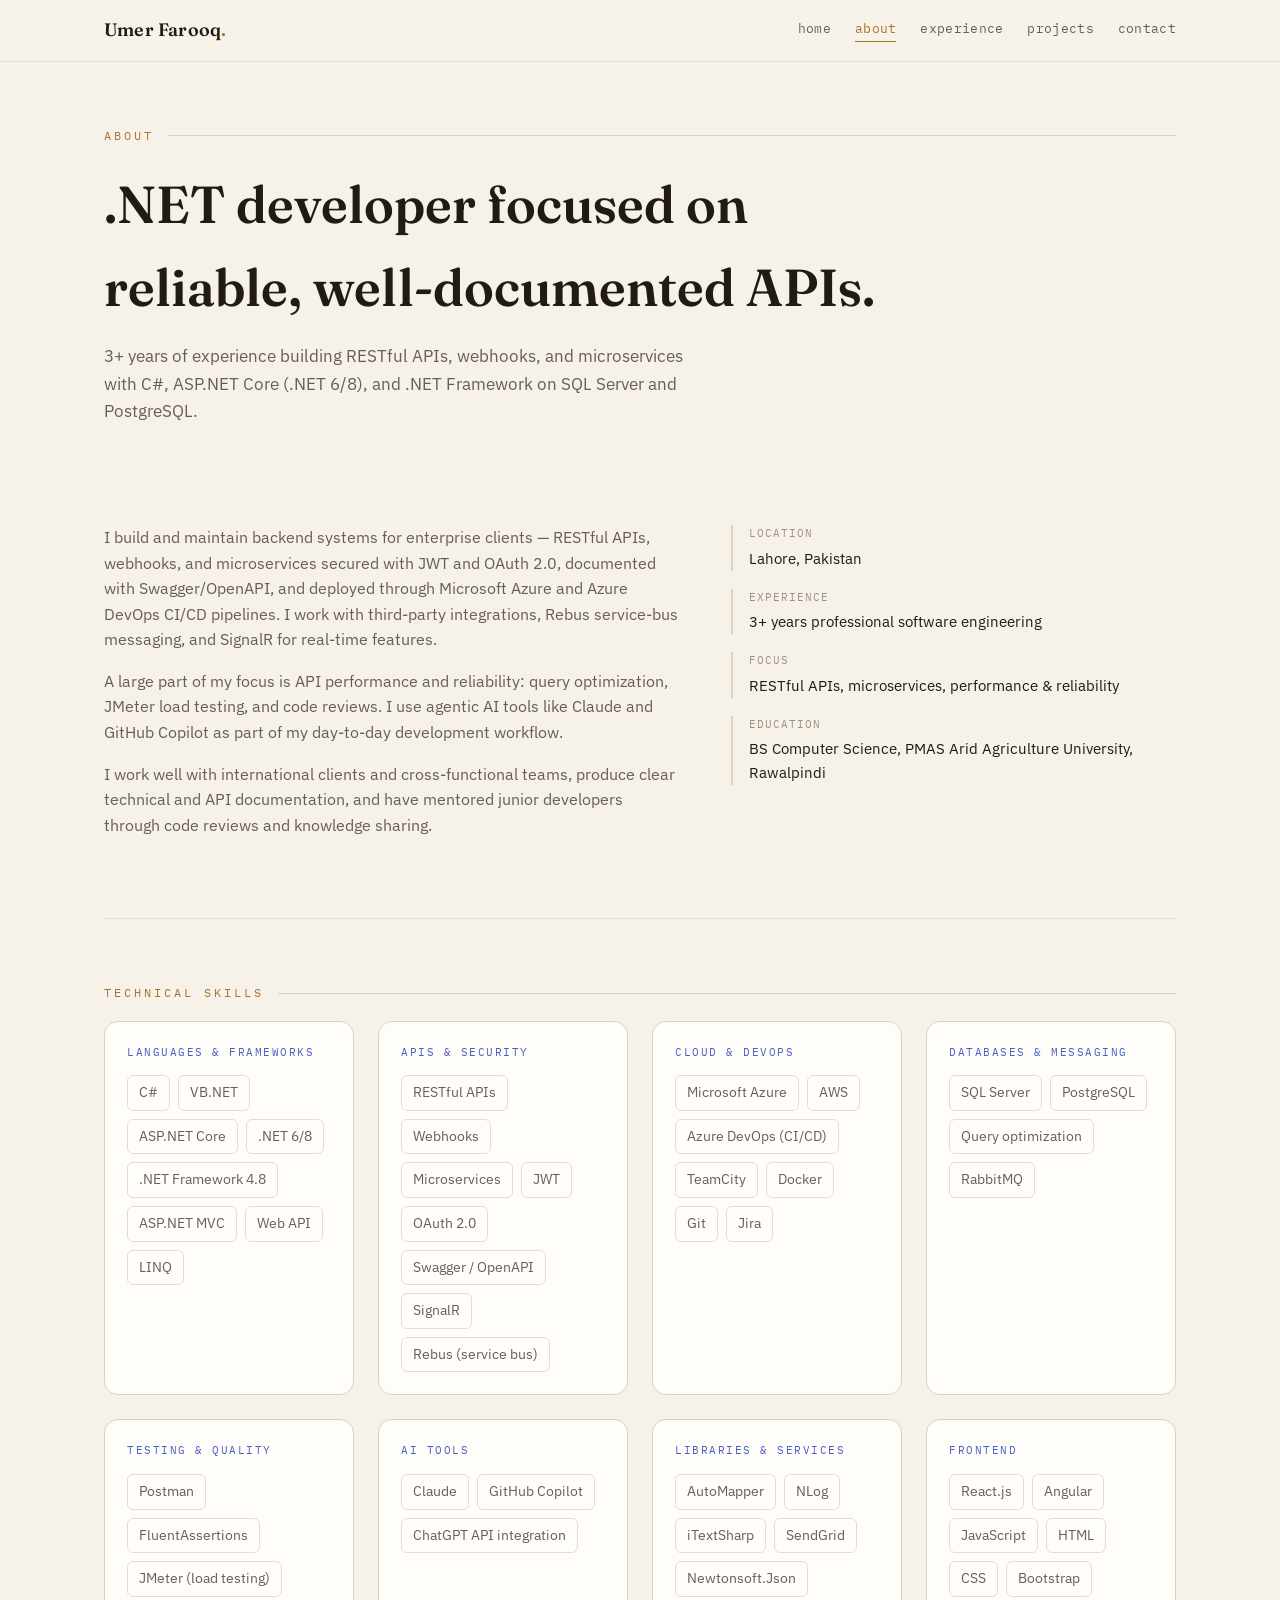
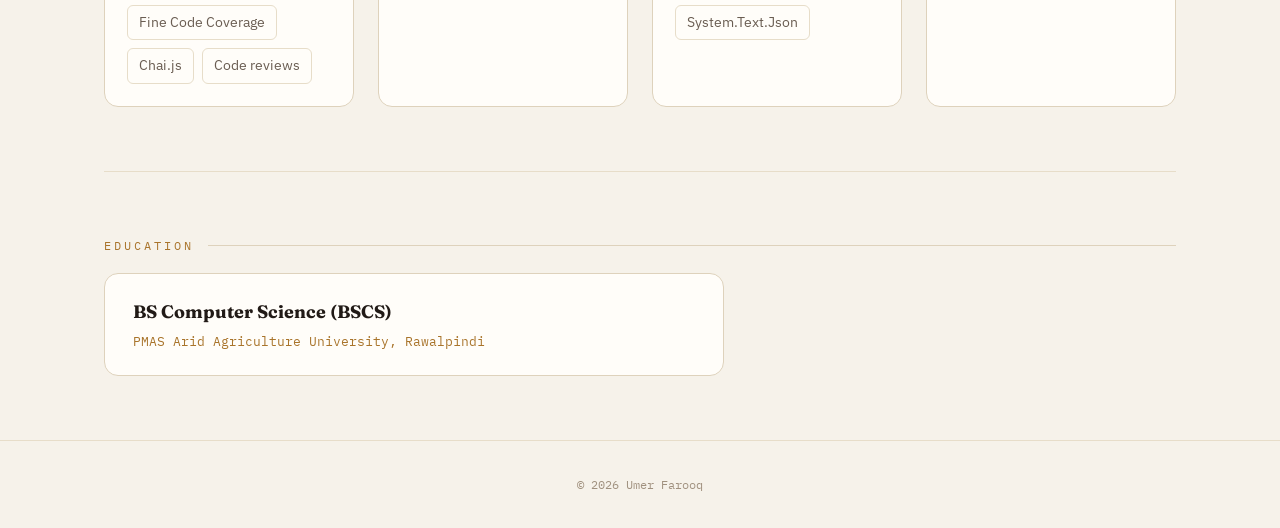
==== about.html @ f40bec67 "Add about page with resume data" ====
<!DOCTYPE html>
<html lang="en">
<head>
<meta charset="UTF-8">
<meta name="viewport" content="width=device-width, initial-scale=1.0, viewport-fit=cover">
<title>About — Umer Farooq</title>
<meta name="description" content="About Umer Farooq, a .NET developer with 3+ years building RESTful APIs and microservices.">
<link rel="icon" href="data:,">
<link rel="preconnect" href="https://fonts.gstatic.com" crossorigin>
<link rel="stylesheet" href="https://fonts.googleapis.com/css2?family=Fraunces:ital,opsz,wght@0,9..144,500;0,9..144,600;1,9..144,500&family=IBM+Plex+Sans:wght@400;500;600&family=IBM+Plex+Mono:wght@400;500&display=swap">
<link rel="stylesheet" href="styles.css">
</head>
<body>

<header class="nav">
  <div class="nav-inner">
    <a class="brand" href="index.html">Umer Farooq<span class="dot">.</span></a>
    <nav class="navlinks">
      <a href="index.html">home</a>
      <a href="about.html" class="active">about</a>
      <a href="experience.html">experience</a>
      <a href="projects.html">projects</a>
      <a href="contact.html">contact</a>
    </nav>
  </div>
</header>

<main class="wrap">

  <section class="page-head" style="border-top:none;">
    <div class="kicker">about</div>
    <h1>.NET developer focused on reliable, well-documented APIs.</h1>
    <p class="lead">
      3+ years of experience building RESTful APIs, webhooks, and microservices with C#,
      ASP.NET Core (.NET 6/8), and .NET Framework on SQL Server and PostgreSQL.
    </p>
  </section>

  <section style="border-top:none;">
    <div class="about-grid">
      <div class="about">
        <p>
          I build and maintain backend systems for enterprise clients — RESTful APIs, webhooks,
          and microservices secured with JWT and OAuth 2.0, documented with Swagger/OpenAPI,
          and deployed through Microsoft Azure and Azure DevOps CI/CD pipelines. I work with
          third-party integrations, Rebus service-bus messaging, and SignalR for real-time
          features.
        </p>
        <p>
          A large part of my focus is API performance and reliability: query optimization,
          JMeter load testing, and code reviews. I use agentic AI tools like Claude and
          GitHub Copilot as part of my day-to-day development workflow.
        </p>
        <p>
          I work well with international clients and cross-functional teams, produce clear
          technical and API documentation, and have mentored junior developers through code
          reviews and knowledge sharing.
        </p>
      </div>
      <div class="fact-list">
        <div class="fact">
          <div class="k">Location</div>
          <div class="v">Lahore, Pakistan</div>
        </div>
        <div class="fact">
          <div class="k">Experience</div>
          <div class="v">3+ years professional software engineering</div>
        </div>
        <div class="fact">
          <div class="k">Focus</div>
          <div class="v">RESTful APIs, microservices, performance &amp; reliability</div>
        </div>
        <div class="fact">
          <div class="k">Education</div>
          <div class="v">BS Computer Science, PMAS Arid Agriculture University, Rawalpindi</div>
        </div>
      </div>
    </div>
  </section>

  <section id="skills">
    <div class="kicker">technical skills</div>
    <div class="skill-groups">
      <div class="skill-group">
        <div class="gh">Languages &amp; Frameworks</div>
        <ul><li>C#</li><li>VB.NET</li><li>ASP.NET Core</li><li>.NET 6/8</li><li>.NET Framework 4.8</li><li>ASP.NET MVC</li><li>Web API</li><li>LINQ</li></ul>
      </div>
      <div class="skill-group">
        <div class="gh">APIs &amp; Security</div>
        <ul><li>RESTful APIs</li><li>Webhooks</li><li>Microservices</li><li>JWT</li><li>OAuth 2.0</li><li>Swagger / OpenAPI</li><li>SignalR</li><li>Rebus (service bus)</li></ul>
      </div>
      <div class="skill-group">
        <div class="gh">Cloud &amp; DevOps</div>
        <ul><li>Microsoft Azure</li><li>AWS</li><li>Azure DevOps (CI/CD)</li><li>TeamCity</li><li>Docker</li><li>Git</li><li>Jira</li></ul>
      </div>
      <div class="skill-group">
        <div class="gh">Databases &amp; Messaging</div>
        <ul><li>SQL Server</li><li>PostgreSQL</li><li>Query optimization</li><li>RabbitMQ</li></ul>
      </div>
      <div class="skill-group">
        <div class="gh">Testing &amp; Quality</div>
        <ul><li>Postman</li><li>FluentAssertions</li><li>JMeter (load testing)</li><li>Fine Code Coverage</li><li>Chai.js</li><li>Code reviews</li></ul>
      </div>
      <div class="skill-group">
        <div class="gh">AI Tools</div>
        <ul><li>Claude</li><li>GitHub Copilot</li><li>ChatGPT API integration</li></ul>
      </div>
      <div class="skill-group">
        <div class="gh">Libraries &amp; Services</div>
        <ul><li>AutoMapper</li><li>NLog</li><li>iTextSharp</li><li>SendGrid</li><li>Newtonsoft.Json</li><li>System.Text.Json</li></ul>
      </div>
      <div class="skill-group">
        <div class="gh">Frontend</div>
        <ul><li>React.js</li><li>Angular</li><li>JavaScript</li><li>HTML</li><li>CSS</li><li>Bootstrap</li></ul>
      </div>
    </div>
  </section>

  <section id="education">
    <div class="kicker">education</div>
    <div class="edu-card">
      <h3>BS Computer Science (BSCS)</h3>
      <div class="org">PMAS Arid Agriculture University, Rawalpindi</div>
    </div>
  </section>

</main>

<footer>
  <div class="mono">© <span id="year"></span> Umer Farooq</div>
</footer>

<script>
  try{ document.getElementById('year').textContent = new Date().getFullYear(); }catch(e){}
</script>

</body>
</html>
---- styles.css ----
:root{
  --bg:#130f16;
  --bg-2:#1a1420;
  --surface:#1c1620;
  --surface-2:#241c2b;
  --border:#352a3f;
  --border-soft:#2a2130;
  --text:#f1ecf2;
  --text-dim:#a89cb3;
  --text-faint:#6e6278;
  --gold:#d9a65b;
  --gold-dim:#d9a65b1f;
  --periwinkle:#8fa8ff;
  --good:#5bc98e;
  --max:1120px;
}
@media (prefers-color-scheme: light){
  :root:not([data-theme="dark"]){
    --bg:#f6f2ea; --bg-2:#efe8dc; --surface:#fffdf9; --surface-2:#f1ead9;
    --border:#ded2bc; --border-soft:#e7ddc9; --text:#211a16; --text-dim:#6a5d52;
    --text-faint:#a0917f; --gold:#a9742b; --gold-dim:#a9742b1a; --periwinkle:#4a5fc1; --good:#2a8f5f;
  }
}
:root[data-theme="light"]{
  --bg:#f6f2ea; --bg-2:#efe8dc; --surface:#fffdf9; --surface-2:#f1ead9;
  --border:#ded2bc; --border-soft:#e7ddc9; --text:#211a16; --text-dim:#6a5d52;
  --text-faint:#a0917f; --gold:#a9742b; --gold-dim:#a9742b1a; --periwinkle:#4a5fc1; --good:#2a8f5f;
}

*{box-sizing:border-box;}
html,body{margin:0;}
body{
  background:var(--bg); color:var(--text);
  font-family:'IBM Plex Sans', system-ui, Arial, sans-serif;
  line-height:1.6;
}
.mono{font-family:'IBM Plex Mono','Courier New',monospace;}
h1,h2,h3{font-family:'Fraunces', Georgia, serif; text-wrap:balance; margin:0;}
.wrap{max-width:var(--max); margin:0 auto; padding-inline:24px;}
a{color:inherit;}
img{max-width:100%;}

@media (prefers-reduced-motion:no-preference){
  .reveal{opacity:0; transform:translateY(22px); transition:opacity .7s cubic-bezier(.2,.7,.2,1), transform .7s cubic-bezier(.2,.7,.2,1);}
  .reveal.in{opacity:1; transform:translateY(0);}
}

/* nav */
.nav{
  position:sticky; top:env(safe-area-inset-top,0px); z-index:30;
  background:color-mix(in srgb, var(--bg) 78%, transparent);
  backdrop-filter:blur(14px) saturate(140%);
  border-bottom:1px solid var(--border-soft);
}
.nav-inner{max-width:var(--max); margin:0 auto; padding:16px 24px; display:flex; align-items:center; justify-content:space-between; flex-wrap:wrap; gap:12px;}
.brand{font-family:'Fraunces',serif; font-weight:600; font-size:18px; letter-spacing:.2px; text-decoration:none;}
.brand .dot{color:var(--gold);}
.navlinks{display:flex; gap:24px; flex-wrap:wrap;}
.navlinks a{font-family:'IBM Plex Mono',monospace; font-size:12.5px; text-decoration:none; color:var(--text-dim); letter-spacing:.3px; padding-bottom:3px; border-bottom:1px solid transparent;}
.navlinks a:hover{color:var(--gold);}
.navlinks a.active{color:var(--gold); border-bottom-color:var(--gold);}

/* page header (non-home pages) */
.page-head{padding-block:64px 36px;}
.kicker{
  font-family:'IBM Plex Mono',monospace; font-size:12px; letter-spacing:3px; text-transform:uppercase;
  color:var(--gold); display:flex; align-items:center; gap:14px; margin-bottom:18px;
}
.kicker::after{content:""; flex:1; height:1px; background:var(--border);}
.page-head h1{font-size:clamp(32px,5vw,52px); font-weight:600; margin-bottom:14px;}
.page-head p.lead{max-width:600px; font-size:17px; color:var(--text-dim); margin:0;}

/* hero (home only) */
.hero{position:relative; padding-block:88px 72px; overflow:hidden;}
.hero-grid{display:grid; grid-template-columns:1.15fr 0.85fr; gap:36px; align-items:center; position:relative; z-index:2;}
.hero canvas{width:100%; height:100%; display:block;}
.hero-visual{
  position:relative; aspect-ratio:1/1; border-radius:20px; overflow:hidden;
  border:1px solid var(--border); background:radial-gradient(120% 120% at 20% 10%, var(--surface-2), var(--bg-2));
}
.status{
  display:inline-flex; align-items:center; gap:9px;
  font-family:'IBM Plex Mono',monospace; font-size:12px; letter-spacing:.6px; text-transform:uppercase;
  color:var(--text-dim); border:1px solid var(--border); border-radius:999px;
  padding:7px 16px 7px 11px; margin-bottom:30px; background:var(--surface);
}
.pulse{width:7px; height:7px; border-radius:50%; background:var(--good); position:relative;}
@media (prefers-reduced-motion:no-preference){
  .pulse::after{content:""; position:absolute; inset:-5px; border-radius:50%; border:1px solid var(--good); animation:pulse 2.2s ease-out infinite;}
}
@keyframes pulse{ 0%{transform:scale(.6); opacity:.9;} 100%{transform:scale(2.4); opacity:0;} }
.hero h1{font-size:clamp(42px,6.6vw,74px); font-weight:600; line-height:1.03; margin-bottom:22px;}
.hero h1 .italic{font-style:italic; font-weight:500; color:var(--gold);}
.hero p.lead{max-width:560px; font-size:18px; color:var(--text-dim); margin-bottom:38px;}

.cta-row{display:flex; gap:14px; flex-wrap:wrap;}
.btn{
  font-family:'IBM Plex Mono',monospace; font-size:13.5px; font-weight:500;
  padding:14px 24px; border-radius:8px; text-decoration:none; display:inline-block;
  border:1px solid var(--border); transition:transform .25s ease, border-color .25s ease, background .25s ease;
}
.btn-primary{background:var(--gold); color:#2a1a04; border-color:var(--gold);}
.btn-primary:hover{transform:translateY(-2px); filter:brightness(1.05);}
.btn-ghost{color:var(--text); background:transparent;}
.btn-ghost:hover{border-color:var(--gold); color:var(--gold); transform:translateY(-2px);}

section{padding-block:64px; border-top:1px solid var(--border-soft); position:relative;}
.section-title{font-size:clamp(24px,3.2vw,34px); font-weight:600; margin-bottom:24px; max-width:620px;}

/* about / facts */
.about-grid{display:grid; grid-template-columns:1.3fr 1fr; gap:48px; align-items:start;}
.about p{color:var(--text-dim); font-size:16px; margin:0 0 16px;}
.fact-list{display:flex; flex-direction:column; gap:18px;}
.fact{border-left:2px solid var(--border); padding-left:16px;}
.fact .k{font-family:'IBM Plex Mono',monospace; font-size:11px; letter-spacing:1px; text-transform:uppercase; color:var(--text-faint);}
.fact .v{font-size:15px; color:var(--text); margin-top:4px;}

/* skills */
.skill-groups{display:grid; grid-template-columns:repeat(auto-fit,minmax(230px,1fr)); gap:24px;}
.skill-group{background:var(--surface); border:1px solid var(--border); border-radius:14px; padding:22px;}
.skill-group .gh{font-family:'IBM Plex Mono',monospace; font-size:11px; letter-spacing:1.5px; text-transform:uppercase; color:var(--periwinkle); margin-bottom:14px;}
.skill-group ul{list-style:none; margin:0; padding:0; display:flex; flex-wrap:wrap; gap:8px;}
.skill-group li{font-size:13.5px; color:var(--text-dim); border:1px solid var(--border-soft); border-radius:6px; padding:6px 11px; transition:border-color .2s, color .2s;}
.skill-group:hover li{border-color:var(--border);}
.skill-group li:hover{border-color:var(--gold); color:var(--text);}

/* experience timeline */
.timeline{display:flex; flex-direction:column; gap:0;}
.trow{display:grid; grid-template-columns:200px 1fr; gap:28px; padding-block:30px; border-top:1px solid var(--border-soft);}
.trow:first-child{border-top:none; padding-top:0;}
.trow .when{font-family:'IBM Plex Mono',monospace; font-size:12.5px; color:var(--text-faint); padding-top:3px;}
.trow h3{font-size:19px; font-weight:600; color:var(--text); margin-bottom:4px; font-family:'IBM Plex Sans';}
.trow .org{font-family:'IBM Plex Mono',monospace; font-size:12.5px; color:var(--gold); margin-bottom:12px; display:block;}
.trow ul{margin:0; padding-left:18px; color:var(--text-dim); font-size:15px; max-width:660px;}
.trow ul li{margin-bottom:6px;}
@media (max-width:640px){ .trow{grid-template-columns:1fr;} .trow .when{padding-top:0;} }

/* education */
.edu-card{background:var(--surface); border:1px solid var(--border); border-radius:14px; padding:24px 28px; max-width:620px;}
.edu-card h3{font-size:18px; margin-bottom:4px;}
.edu-card .org{font-family:'IBM Plex Mono',monospace; font-size:12.5px; color:var(--gold);}

/* project cards grid */
.project-grid{display:grid; grid-template-columns:repeat(auto-fit,minmax(280px,1fr)); gap:20px;}
.project-card{background:var(--surface); border:1px solid var(--border); border-radius:14px; padding:24px; transition:border-color .2s, transform .2s;}
.project-card:hover{border-color:var(--gold); transform:translateY(-3px);}
.project-card h3{font-size:17px; margin-bottom:8px;}
.project-card p{color:var(--text-dim); font-size:14px; margin:0;}

/* featured console card */
.console{background:var(--surface); border:1px solid var(--border); border-radius:18px; overflow:hidden; box-shadow:0 30px 60px -30px rgba(0,0,0,.5); margin-bottom:40px;}
.console-bar{display:flex; align-items:center; gap:8px; padding:14px 18px; border-bottom:1px solid var(--border); background:var(--surface-2);}
.cdot{width:10px; height:10px; border-radius:50%;}
.console-path{margin-left:10px; font-family:'IBM Plex Mono',monospace; font-size:12px; color:var(--text-faint);}
.console-body{padding:36px;}
.console-body h3{font-size:26px; margin-bottom:6px;}
.console-body .tagline{font-family:'IBM Plex Mono',monospace; color:var(--gold); font-size:13px; margin-bottom:20px;}
.console-body p.desc{color:var(--text-dim); font-size:15.5px; max-width:700px; margin-bottom:26px;}

.stat-row{display:grid; grid-template-columns:repeat(3,1fr); gap:1px; background:var(--border); border:1px solid var(--border); border-radius:12px; overflow:hidden; margin-bottom:28px;}
.stat{background:var(--surface); padding:20px; text-align:left;}
.stat .n{font-family:'Fraunces',serif; font-size:30px; color:var(--gold); font-weight:600;}
.stat .l{font-family:'IBM Plex Mono',monospace; font-size:11px; color:var(--text-faint); text-transform:uppercase; letter-spacing:.8px; margin-top:4px;}

.feature-grid{display:grid; grid-template-columns:repeat(auto-fit,minmax(260px,1fr)); gap:11px 24px; margin-bottom:26px;}
.feature{font-size:14px; color:var(--text); padding-left:22px; position:relative;}
.feature::before{content:"→"; position:absolute; left:0; color:var(--periwinkle); font-size:13px;}
.tags{display:flex; flex-wrap:wrap; gap:8px;}
.tag{font-family:'IBM Plex Mono',monospace; font-size:11.5px; padding:5px 11px; border-radius:5px; background:var(--gold-dim); color:var(--gold); border:1px solid color-mix(in srgb, var(--gold) 35%, transparent);}

/* contact */
.contact-grid{display:grid; grid-template-columns:repeat(auto-fit,minmax(220px,1fr)); gap:16px; max-width:760px;}
.contact-card{display:flex; flex-direction:column; gap:8px; border:1px solid var(--border); background:var(--surface); border-radius:12px; padding:22px 24px;}
.contact-card .label{font-family:'IBM Plex Mono',monospace; font-size:11px; color:var(--text-faint); text-transform:uppercase; letter-spacing:1px;}
.contact-card .val{font-size:16px; font-weight:600; text-decoration:none; color:var(--text);}
.contact-card a.val:hover{color:var(--gold);}

footer{border-top:1px solid var(--border-soft); padding-block:34px; text-align:center;}
footer .mono{color:var(--text-faint); font-size:12px;}

@media (max-width:760px){
  .hero-grid{grid-template-columns:1fr;}
  .hero-visual{order:-1; aspect-ratio:16/9;}
  .about-grid{grid-template-columns:1fr;}
  .stat-row{grid-template-columns:1fr 1fr;}
}
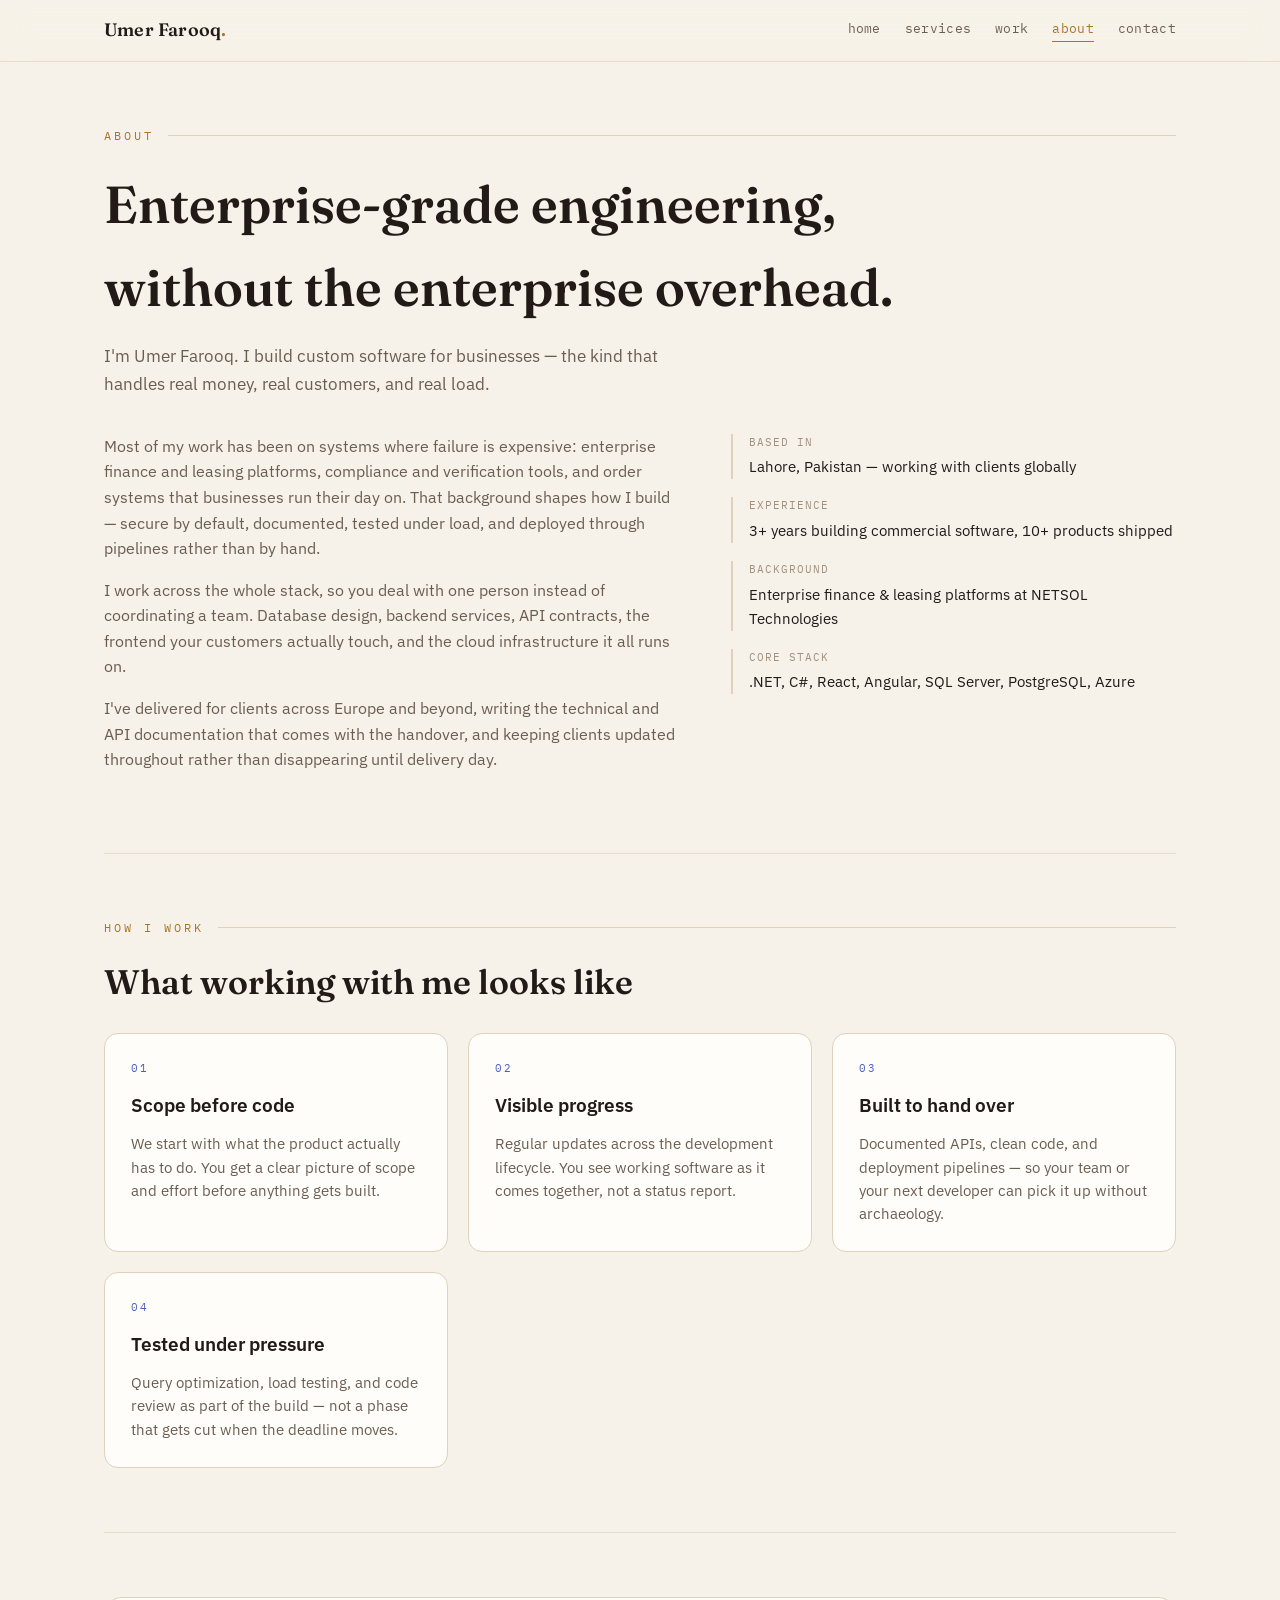
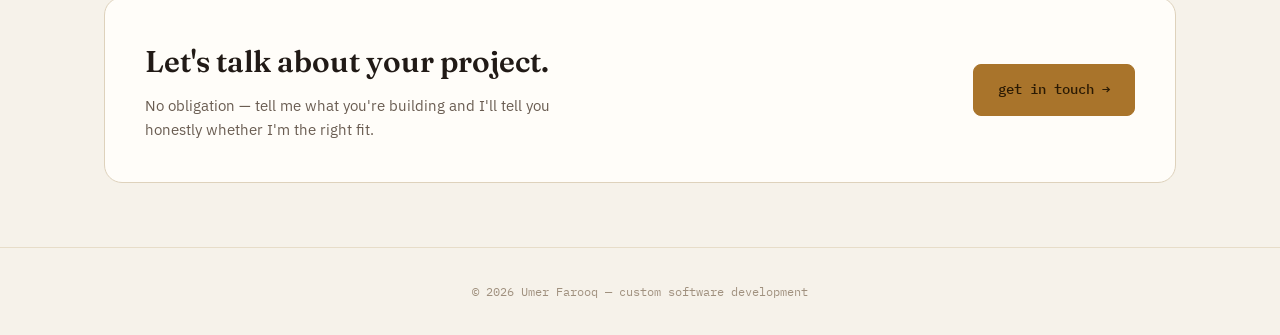
==== commit c1fe7a95: "Reframe about page for clients" ====
--- a/about.html
+++ b/about.html
@@ -4,8 +4,9 @@
 <meta charset="UTF-8">
 <meta name="viewport" content="width=device-width, initial-scale=1.0, viewport-fit=cover">
 <title>About — Umer Farooq</title>
-<meta name="description" content="About Umer Farooq, a .NET developer with 3+ years building RESTful APIs and microservices.">
+<meta name="description" content="Umer Farooq builds custom software for businesses — enterprise fintech background, 10+ products shipped.">
 <link rel="icon" href="data:,">
+<script>document.documentElement.classList.add('js');</script>
 <link rel="preconnect" href="https://fonts.gstatic.com" crossorigin>
 <link rel="stylesheet" href="https://fonts.googleapis.com/css2?family=Fraunces:ital,opsz,wght@0,9..144,500;0,9..144,600;1,9..144,500&family=IBM+Plex+Sans:wght@400;500;600&family=IBM+Plex+Mono:wght@400;500&display=swap">
 <link rel="stylesheet" href="styles.css">
@@ -17,9 +18,9 @@
     <a class="brand" href="index.html">Umer Farooq<span class="dot">.</span></a>
     <nav class="navlinks">
       <a href="index.html">home</a>
+      <a href="services.html">services</a>
+      <a href="work.html">work</a>
       <a href="about.html" class="active">about</a>
-      <a href="experience.html">experience</a>
-      <a href="projects.html">projects</a>
       <a href="contact.html">contact</a>
     </nav>
   </div>
@@ -27,112 +28,99 @@
 
 <main class="wrap">
 
-  <section class="page-head" style="border-top:none;">
+  <section class="page-head">
     <div class="kicker">about</div>
-    <h1>.NET developer focused on reliable, well-documented APIs.</h1>
+    <h1>Enterprise-grade engineering, without the enterprise overhead.</h1>
     <p class="lead">
-      3+ years of experience building RESTful APIs, webhooks, and microservices with C#,
-      ASP.NET Core (.NET 6/8), and .NET Framework on SQL Server and PostgreSQL.
+      I'm Umer Farooq. I build custom software for businesses — the kind that handles real money,
+      real customers, and real load.
     </p>
   </section>
 
-  <section style="border-top:none;">
+  <section class="section-flush">
     <div class="about-grid">
       <div class="about">
         <p>
-          I build and maintain backend systems for enterprise clients — RESTful APIs, webhooks,
-          and microservices secured with JWT and OAuth 2.0, documented with Swagger/OpenAPI,
-          and deployed through Microsoft Azure and Azure DevOps CI/CD pipelines. I work with
-          third-party integrations, Rebus service-bus messaging, and SignalR for real-time
-          features.
+          Most of my work has been on systems where failure is expensive: enterprise finance and
+          leasing platforms, compliance and verification tools, and order systems that businesses
+          run their day on. That background shapes how I build — secure by default, documented,
+          tested under load, and deployed through pipelines rather than by hand.
         </p>
         <p>
-          A large part of my focus is API performance and reliability: query optimization,
-          JMeter load testing, and code reviews. I use agentic AI tools like Claude and
-          GitHub Copilot as part of my day-to-day development workflow.
+          I work across the whole stack, so you deal with one person instead of coordinating a
+          team. Database design, backend services, API contracts, the frontend your customers
+          actually touch, and the cloud infrastructure it all runs on.
         </p>
         <p>
-          I work well with international clients and cross-functional teams, produce clear
-          technical and API documentation, and have mentored junior developers through code
-          reviews and knowledge sharing.
+          I've delivered for clients across Europe and beyond, writing the technical and API
+          documentation that comes with the handover, and keeping clients updated throughout
+          rather than disappearing until delivery day.
         </p>
       </div>
       <div class="fact-list">
         <div class="fact">
-          <div class="k">Location</div>
-          <div class="v">Lahore, Pakistan</div>
+          <div class="k">Based in</div>
+          <div class="v">Lahore, Pakistan — working with clients globally</div>
         </div>
         <div class="fact">
           <div class="k">Experience</div>
-          <div class="v">3+ years professional software engineering</div>
+          <div class="v">3+ years building commercial software, 10+ products shipped</div>
         </div>
         <div class="fact">
-          <div class="k">Focus</div>
-          <div class="v">RESTful APIs, microservices, performance &amp; reliability</div>
+          <div class="k">Background</div>
+          <div class="v">Enterprise finance &amp; leasing platforms at NETSOL Technologies</div>
         </div>
         <div class="fact">
-          <div class="k">Education</div>
-          <div class="v">BS Computer Science, PMAS Arid Agriculture University, Rawalpindi</div>
+          <div class="k">Core stack</div>
+          <div class="v">.NET, C#, React, Angular, SQL Server, PostgreSQL, Azure</div>
         </div>
       </div>
     </div>
   </section>
 
-  <section id="skills">
-    <div class="kicker">technical skills</div>
-    <div class="skill-groups">
-      <div class="skill-group">
-        <div class="gh">Languages &amp; Frameworks</div>
-        <ul><li>C#</li><li>VB.NET</li><li>ASP.NET Core</li><li>.NET 6/8</li><li>.NET Framework 4.8</li><li>ASP.NET MVC</li><li>Web API</li><li>LINQ</li></ul>
+  <section>
+    <div class="kicker">how I work</div>
+    <h2 class="section-title">What working with me looks like</h2>
+    <div class="service-grid">
+      <div class="service-card reveal">
+        <div class="sn">01</div>
+        <h3>Scope before code</h3>
+        <p>We start with what the product actually has to do. You get a clear picture of scope and effort before anything gets built.</p>
       </div>
-      <div class="skill-group">
-        <div class="gh">APIs &amp; Security</div>
-        <ul><li>RESTful APIs</li><li>Webhooks</li><li>Microservices</li><li>JWT</li><li>OAuth 2.0</li><li>Swagger / OpenAPI</li><li>SignalR</li><li>Rebus (service bus)</li></ul>
+      <div class="service-card reveal">
+        <div class="sn">02</div>
+        <h3>Visible progress</h3>
+        <p>Regular updates across the development lifecycle. You see working software as it comes together, not a status report.</p>
       </div>
-      <div class="skill-group">
-        <div class="gh">Cloud &amp; DevOps</div>
-        <ul><li>Microsoft Azure</li><li>AWS</li><li>Azure DevOps (CI/CD)</li><li>TeamCity</li><li>Docker</li><li>Git</li><li>Jira</li></ul>
+      <div class="service-card reveal">
+        <div class="sn">03</div>
+        <h3>Built to hand over</h3>
+        <p>Documented APIs, clean code, and deployment pipelines — so your team or your next developer can pick it up without archaeology.</p>
       </div>
-      <div class="skill-group">
-        <div class="gh">Databases &amp; Messaging</div>
-        <ul><li>SQL Server</li><li>PostgreSQL</li><li>Query optimization</li><li>RabbitMQ</li></ul>
-      </div>
-      <div class="skill-group">
-        <div class="gh">Testing &amp; Quality</div>
-        <ul><li>Postman</li><li>FluentAssertions</li><li>JMeter (load testing)</li><li>Fine Code Coverage</li><li>Chai.js</li><li>Code reviews</li></ul>
-      </div>
-      <div class="skill-group">
-        <div class="gh">AI Tools</div>
-        <ul><li>Claude</li><li>GitHub Copilot</li><li>ChatGPT API integration</li></ul>
-      </div>
-      <div class="skill-group">
-        <div class="gh">Libraries &amp; Services</div>
-        <ul><li>AutoMapper</li><li>NLog</li><li>iTextSharp</li><li>SendGrid</li><li>Newtonsoft.Json</li><li>System.Text.Json</li></ul>
-      </div>
-      <div class="skill-group">
-        <div class="gh">Frontend</div>
-        <ul><li>React.js</li><li>Angular</li><li>JavaScript</li><li>HTML</li><li>CSS</li><li>Bootstrap</li></ul>
+      <div class="service-card reveal">
+        <div class="sn">04</div>
+        <h3>Tested under pressure</h3>
+        <p>Query optimization, load testing, and code review as part of the build — not a phase that gets cut when the deadline moves.</p>
       </div>
     </div>
   </section>
 
-  <section id="education">
-    <div class="kicker">education</div>
-    <div class="edu-card">
-      <h3>BS Computer Science (BSCS)</h3>
-      <div class="org">PMAS Arid Agriculture University, Rawalpindi</div>
+  <section>
+    <div class="cta-band">
+      <div>
+        <h2>Let's talk about your project.</h2>
+        <p>No obligation — tell me what you're building and I'll tell you honestly whether I'm the right fit.</p>
+      </div>
+      <a class="btn btn-primary" href="contact.html">get in touch →</a>
     </div>
   </section>
 
 </main>
 
 <footer>
-  <div class="mono">© <span id="year"></span> Umer Farooq</div>
+  <div class="mono">© <span id="year"></span> Umer Farooq — custom software development</div>
 </footer>
 
-<script>
-  try{ document.getElementById('year').textContent = new Date().getFullYear(); }catch(e){}
-</script>
-
+<script src="main.js"></script>
 </body>
 </html>
--- a/styles.css
+++ b/styles.css
@@ -40,9 +40,11 @@
 a{color:inherit;}
 img{max-width:100%;}
 
+/* Reveal animation only applies when JS is running (:root.js is set inline in <head>),
+   so content can never be left permanently invisible if the script fails to load. */
 @media (prefers-reduced-motion:no-preference){
-  .reveal{opacity:0; transform:translateY(22px); transition:opacity .7s cubic-bezier(.2,.7,.2,1), transform .7s cubic-bezier(.2,.7,.2,1);}
-  .reveal.in{opacity:1; transform:translateY(0);}
+  :root.js .reveal{opacity:0; transform:translateY(22px); transition:opacity .7s cubic-bezier(.2,.7,.2,1), transform .7s cubic-bezier(.2,.7,.2,1);}
+  :root.js .reveal.in{opacity:1; transform:translateY(0);}
 }
 
 /* nav */
@@ -61,7 +63,7 @@
 .navlinks a.active{color:var(--gold); border-bottom-color:var(--gold);}
 
 /* page header (non-home pages) */
-.page-head{padding-block:64px 36px;}
+.page-head{padding-block:64px 36px; border-top:none;}
 .kicker{
   font-family:'IBM Plex Mono',monospace; font-size:12px; letter-spacing:3px; text-transform:uppercase;
   color:var(--gold); display:flex; align-items:center; gap:14px; margin-bottom:18px;
@@ -71,7 +73,7 @@
 .page-head p.lead{max-width:600px; font-size:17px; color:var(--text-dim); margin:0;}
 
 /* hero (home only) */
-.hero{position:relative; padding-block:88px 72px; overflow:hidden;}
+.hero{position:relative; padding-block:88px 72px; overflow:hidden; border-top:none;}
 .hero-grid{display:grid; grid-template-columns:1.15fr 0.85fr; gap:36px; align-items:center; position:relative; z-index:2;}
 .hero canvas{width:100%; height:100%; display:block;}
 .hero-visual{
@@ -105,6 +107,7 @@
 .btn-ghost:hover{border-color:var(--gold); color:var(--gold); transform:translateY(-2px);}
 
 section{padding-block:64px; border-top:1px solid var(--border-soft); position:relative;}
+.section-flush{border-top:none; padding-top:0;}
 .section-title{font-size:clamp(24px,3.2vw,34px); font-weight:600; margin-bottom:24px; max-width:620px;}
 
 /* about / facts */
@@ -175,6 +178,45 @@
 .contact-card .val{font-size:16px; font-weight:600; text-decoration:none; color:var(--text);}
 .contact-card a.val:hover{color:var(--gold);}
 
+/* services */
+.service-grid{display:grid; grid-template-columns:repeat(auto-fit,minmax(300px,1fr)); gap:20px;}
+.service-card{background:var(--surface); border:1px solid var(--border); border-radius:14px; padding:26px; display:flex; flex-direction:column; gap:12px;}
+.service-card .sn{font-family:'IBM Plex Mono',monospace; font-size:11px; letter-spacing:1.5px; color:var(--periwinkle);}
+.service-card h3{font-size:19px; font-family:'IBM Plex Sans'; font-weight:600;}
+.service-card p{color:var(--text-dim); font-size:14.5px; margin:0;}
+.service-card ul{list-style:none; margin:0; padding:0; display:flex; flex-direction:column; gap:7px;}
+.service-card ul li{font-size:13.5px; color:var(--text-dim); padding-left:18px; position:relative;}
+.service-card ul li::before{content:"→"; position:absolute; left:0; color:var(--gold); font-size:12px;}
+
+/* case studies */
+.case{background:var(--surface); border:1px solid var(--border); border-radius:14px; padding:28px; margin-bottom:18px;}
+.case-head{display:flex; justify-content:space-between; align-items:baseline; gap:16px; flex-wrap:wrap; margin-bottom:10px;}
+.case h3{font-size:21px; font-family:'IBM Plex Sans'; font-weight:600;}
+.case .domain{font-family:'IBM Plex Mono',monospace; font-size:11.5px; color:var(--text-faint); text-transform:uppercase; letter-spacing:1px;}
+.case p{color:var(--text-dim); font-size:15px; margin:0 0 16px; max-width:720px;}
+.compare{display:flex; align-items:center; gap:10px; flex-wrap:wrap; padding-top:14px; border-top:1px solid var(--border-soft);}
+.compare .cl{font-family:'IBM Plex Mono',monospace; font-size:11px; color:var(--text-faint); text-transform:uppercase; letter-spacing:1px;}
+.compare a{
+  font-family:'IBM Plex Mono',monospace; font-size:12px; text-decoration:none;
+  color:var(--periwinkle); border:1px solid color-mix(in srgb, var(--periwinkle) 35%, transparent);
+  border-radius:999px; padding:4px 12px; transition:background .2s, color .2s;
+}
+.compare a:hover{background:color-mix(in srgb, var(--periwinkle) 14%, transparent); color:var(--text);}
+
+/* proof strip */
+.proof{display:grid; grid-template-columns:repeat(auto-fit,minmax(170px,1fr)); gap:1px; background:var(--border); border:1px solid var(--border); border-radius:12px; overflow:hidden;}
+.proof div{background:var(--surface); padding:22px;}
+.proof .n{font-family:'Fraunces',serif; font-size:28px; color:var(--gold); font-weight:600; line-height:1.1;}
+.proof .l{font-family:'IBM Plex Mono',monospace; font-size:11px; color:var(--text-faint); text-transform:uppercase; letter-spacing:.8px; margin-top:6px;}
+
+/* cta band */
+.cta-band{
+  background:var(--surface); border:1px solid var(--border); border-radius:18px;
+  padding:40px; display:flex; justify-content:space-between; align-items:center; gap:28px; flex-wrap:wrap;
+}
+.cta-band h2{font-size:clamp(22px,3vw,30px); font-weight:600; max-width:460px; margin-bottom:8px;}
+.cta-band p{color:var(--text-dim); font-size:15px; margin:0; max-width:460px;}
+
 footer{border-top:1px solid var(--border-soft); padding-block:34px; text-align:center;}
 footer .mono{color:var(--text-faint); font-size:12px;}
 
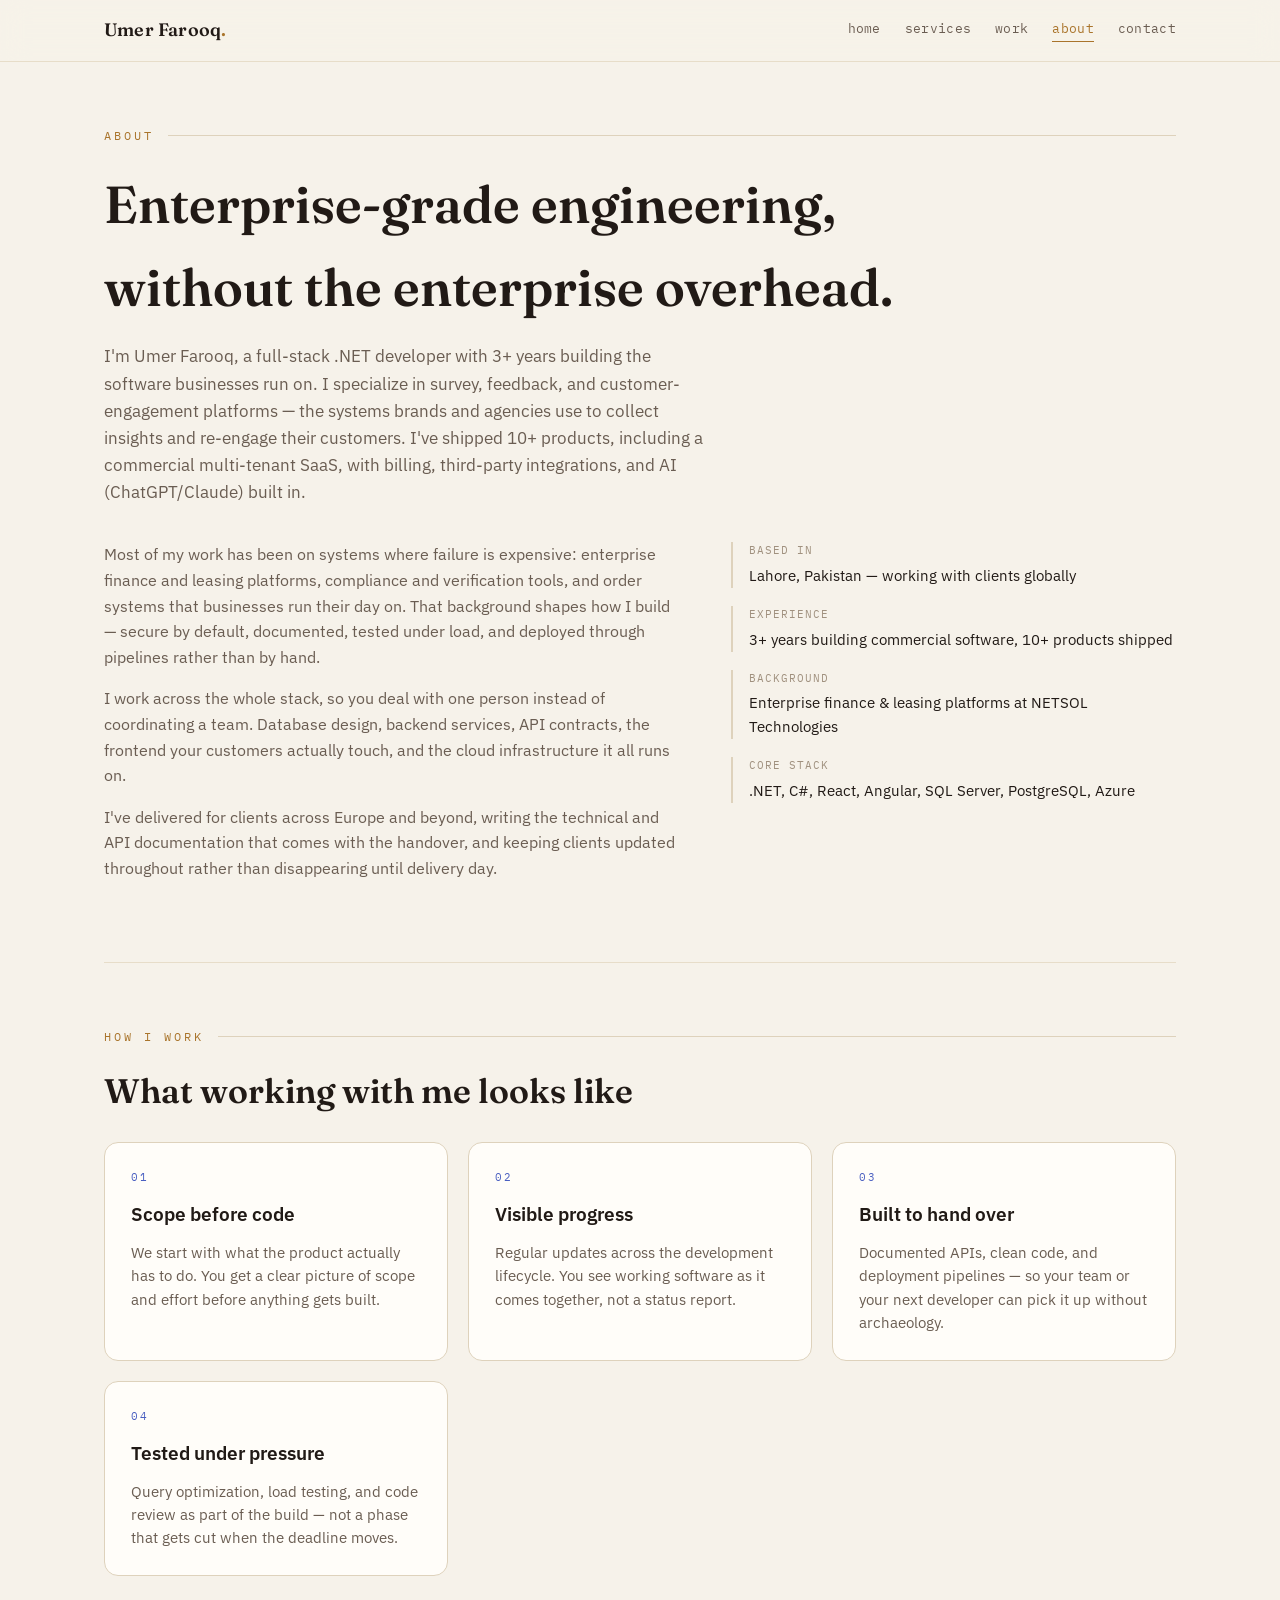
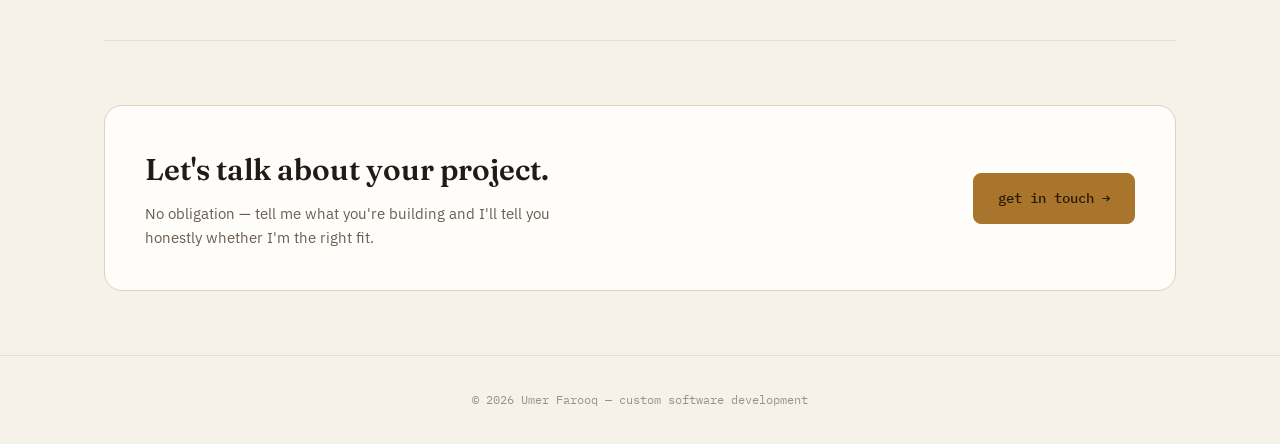
==== commit fb7106fb: "Reposition as .NET full-stack developer for survey & customer-engagement platforms Co-Authored-By: C" ====
--- a/about.html
+++ b/about.html
@@ -4,7 +4,7 @@
 <meta charset="UTF-8">
 <meta name="viewport" content="width=device-width, initial-scale=1.0, viewport-fit=cover">
 <title>About — Umer Farooq</title>
-<meta name="description" content="Umer Farooq builds custom software for businesses — enterprise fintech background, 10+ products shipped.">
+<meta name="description" content="Umer Farooq is a full-stack .NET developer specializing in survey, feedback and customer-engagement platforms — 10+ products shipped.">
 <link rel="icon" href="data:,">
 <script>document.documentElement.classList.add('js');</script>
 <link rel="preconnect" href="https://fonts.gstatic.com" crossorigin>
@@ -32,8 +32,11 @@
     <div class="kicker">about</div>
     <h1>Enterprise-grade engineering, without the enterprise overhead.</h1>
     <p class="lead">
-      I'm Umer Farooq. I build custom software for businesses — the kind that handles real money,
-      real customers, and real load.
+      I'm Umer Farooq, a full-stack .NET developer with 3+ years building the software businesses
+      run on. I specialize in survey, feedback, and customer-engagement platforms — the systems
+      brands and agencies use to collect insights and re-engage their customers. I've shipped 10+
+      products, including a commercial multi-tenant SaaS, with billing, third-party integrations,
+      and AI (ChatGPT/Claude) built in.
     </p>
   </section>
 
--- a/styles.css
+++ b/styles.css
@@ -203,6 +203,18 @@
 }
 .compare a:hover{background:color-mix(in srgb, var(--periwinkle) 14%, transparent); color:var(--text);}
 
+/* live product link — stronger than a comparable, this one actually shipped */
+.live-link{
+  display:inline-flex; align-items:center; gap:9px; text-decoration:none;
+  font-family:'IBM Plex Mono',monospace; font-size:13px; font-weight:500;
+  color:var(--gold); background:var(--gold-dim);
+  border:1px solid color-mix(in srgb, var(--gold) 45%, transparent);
+  border-radius:8px; padding:10px 16px; margin-bottom:16px;
+  transition:transform .2s ease, background .2s ease;
+}
+.live-link:hover{transform:translateY(-2px); background:color-mix(in srgb, var(--gold) 20%, transparent);}
+.live-link .ldot{width:7px; height:7px; border-radius:50%; background:var(--good); flex:none;}
+
 /* proof strip */
 .proof{display:grid; grid-template-columns:repeat(auto-fit,minmax(170px,1fr)); gap:1px; background:var(--border); border:1px solid var(--border); border-radius:12px; overflow:hidden;}
 .proof div{background:var(--surface); padding:22px;}
